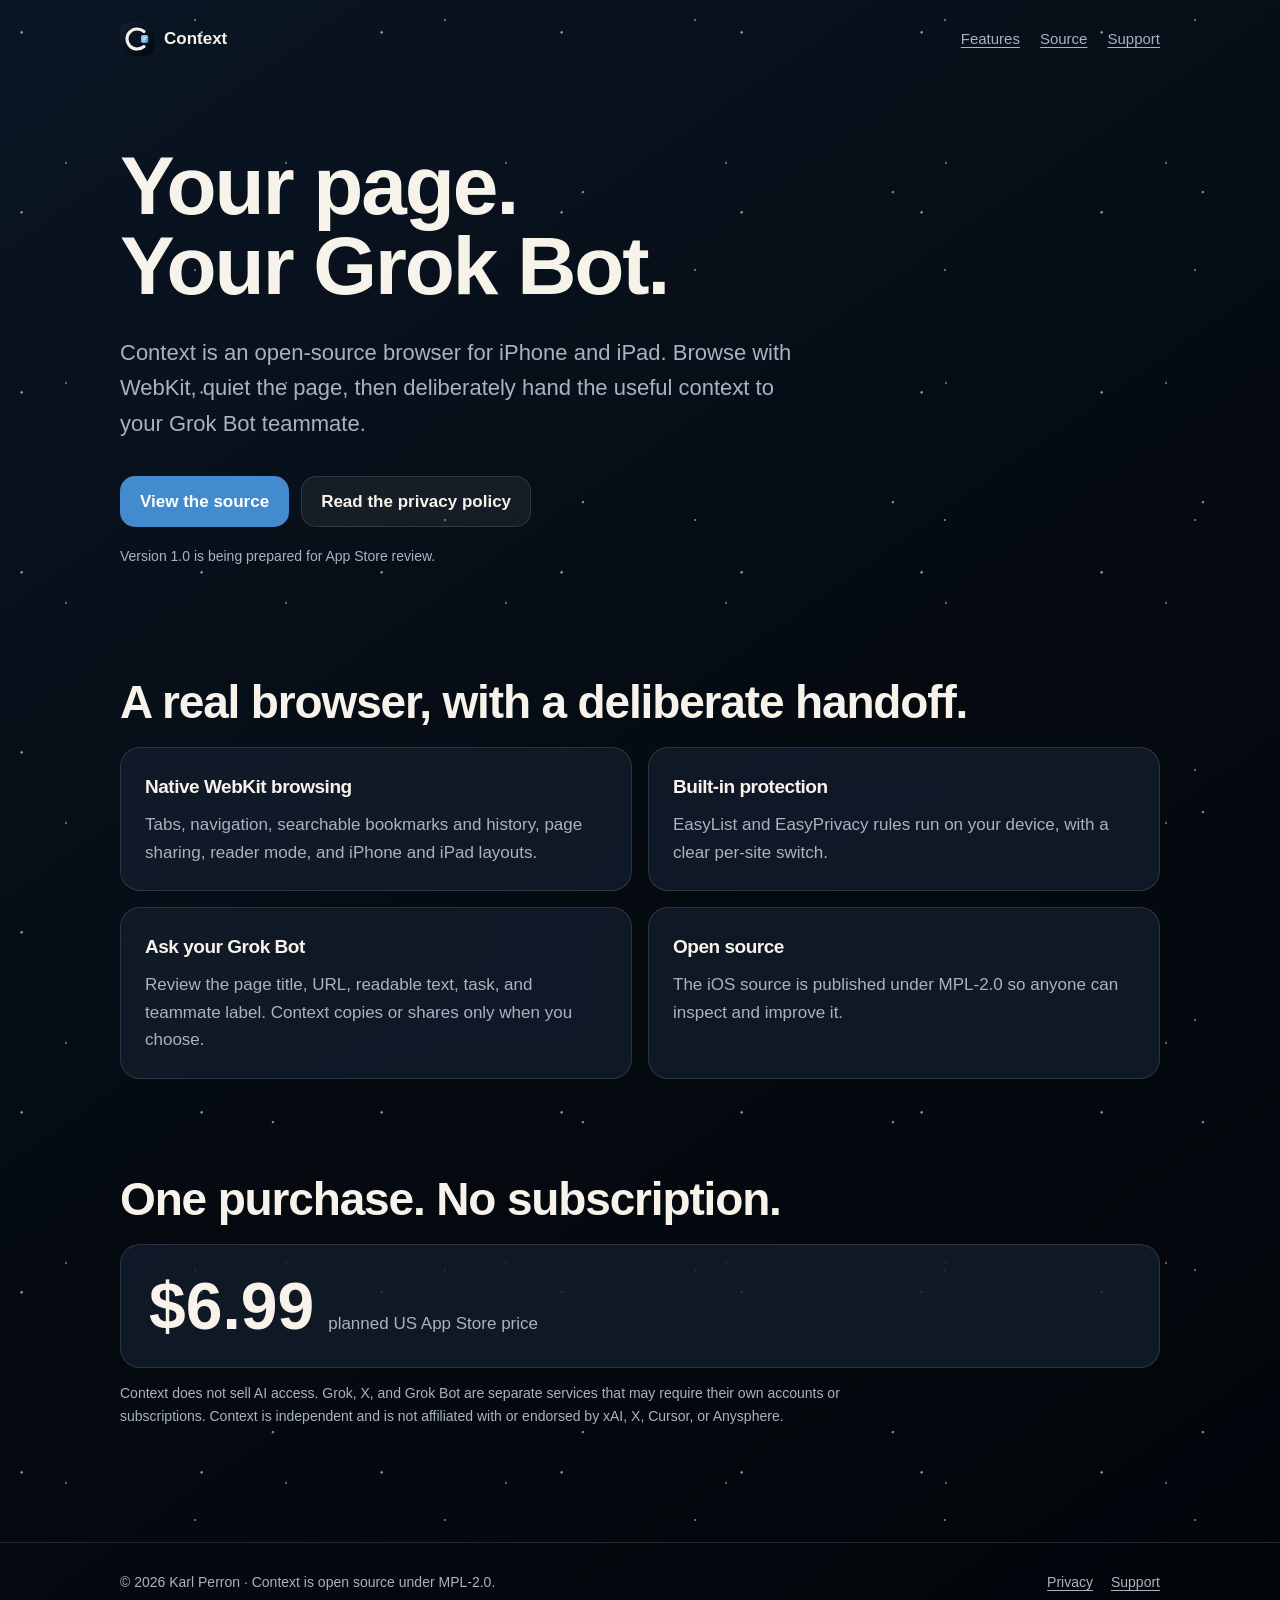
==== site/index.html @ 9dd50430 "feat: prepare Context 1.0 Signed-off-by: Karl <1608748+perron@users.noreply.github.com>" ====
<!doctype html>
<html lang="en">
<head>
  <meta charset="utf-8">
  <meta name="viewport" content="width=device-width, initial-scale=1">
  <meta name="description" content="Context is a private, open-source, Grok-first browser for iPhone and iPad.">
  <title>Context Browser</title>
  <link rel="icon" href="context-mark.svg" type="image/svg+xml">
  <link rel="stylesheet" href="styles.css">
</head>
<body>
  <nav class="wrap" aria-label="Primary">
    <a class="brand" href="./"><img src="context-mark.svg" alt="">Context</a>
    <div class="links">
      <a href="#features">Features</a>
      <a href="https://github.com/perron/context">Source</a>
      <a href="support/">Support</a>
    </div>
  </nav>

  <main class="wrap">
    <div class="hero">
      <h1>Your page.<br>Your Grok Bot.</h1>
      <p class="lede">Context is an open-source browser for iPhone and iPad. Browse with WebKit, quiet the page, then deliberately hand the useful context to your Grok Bot teammate.</p>
      <div class="actions">
        <a class="button" href="https://github.com/perron/context">View the source</a>
        <a class="button secondary" href="privacy/">Read the privacy policy</a>
      </div>
      <p class="status">Version 1.0 is being prepared for App Store review.</p>
    </div>

    <section id="features">
      <h2>A real browser, with a deliberate handoff.</h2>
      <div class="feature-list">
        <div class="feature"><h3>Native WebKit browsing</h3><p>Tabs, navigation, searchable bookmarks and history, page sharing, reader mode, and iPhone and iPad layouts.</p></div>
        <div class="feature"><h3>Built-in protection</h3><p>EasyList and EasyPrivacy rules run on your device, with a clear per-site switch.</p></div>
        <div class="feature"><h3>Ask your Grok Bot</h3><p>Review the page title, URL, readable text, task, and teammate label. Context copies or shares only when you choose.</p></div>
        <div class="feature"><h3>Open source</h3><p>The iOS source is published under MPL-2.0 so anyone can inspect and improve it.</p></div>
      </div>
    </section>

    <section>
      <h2>One purchase. No subscription.</h2>
      <div class="price"><strong>$6.99</strong><span>planned US App Store price</span></div>
      <p class="fine">Context does not sell AI access. Grok, X, and Grok Bot are separate services that may require their own accounts or subscriptions. Context is independent and is not affiliated with or endorsed by xAI, X, Cursor, or Anysphere.</p>
    </section>
  </main>

  <footer>
    <div class="wrap">
      <span>© 2026 Karl Perron · Context is open source under MPL-2.0.</span>
      <span class="legal"><a href="privacy/">Privacy</a><a href="support/">Support</a></span>
    </div>
  </footer>
</body>
</html>
---- site/styles.css ----
:root {
  color-scheme: dark;
  --night: #050a11;
  --night-raised: #111822;
  --card: rgba(19, 29, 43, 0.82);
  --text: #f7f3ea;
  --muted: #a9b3c0;
  --line: rgba(255, 255, 255, 0.12);
  --accent: #70b3f0;
  --accent-strong: #438bcf;
}

* { box-sizing: border-box; }
html { scroll-behavior: smooth; }
body {
  min-height: 100vh;
  margin: 0;
  background:
    radial-gradient(circle at 12% 18%, rgba(255,255,255,.55) 0 1px, transparent 1.5px),
    radial-gradient(circle at 78% 8%, rgba(255,255,255,.4) 0 1px, transparent 1.5px),
    radial-gradient(circle at 30% 74%, rgba(255,255,255,.35) 0 1px, transparent 1.5px),
    radial-gradient(circle at 88% 62%, rgba(255,255,255,.5) 0 1px, transparent 1.5px),
    linear-gradient(145deg, #0a1624 0%, var(--night) 54%, #02060b 100%);
  background-size: 180px 180px, 250px 250px, 220px 220px, 310px 310px, auto;
  color: var(--text);
  font: 17px/1.62 -apple-system, BlinkMacSystemFont, "SF Pro Text", "Helvetica Neue", sans-serif;
  -webkit-font-smoothing: antialiased;
}

a { color: inherit; text-underline-offset: .2em; }
a:focus-visible, button:focus-visible { outline: 3px solid var(--accent); outline-offset: 4px; }
.wrap { width: min(100% - 40px, 1040px); margin-inline: auto; }
.narrow { width: min(100% - 40px, 760px); margin-inline: auto; }
nav { display: flex; align-items: center; gap: 22px; padding-block: 22px; }
.brand { display: inline-flex; align-items: center; gap: 10px; font-weight: 760; text-decoration: none; }
.brand img { width: 34px; height: 34px; border-radius: 9px; }
.links { display: flex; gap: 20px; margin-left: auto; font-size: 15px; color: var(--muted); }
main { padding-block: 68px 100px; }
.hero { max-width: 820px; }
h1, h2, h3 { letter-spacing: -.025em; text-wrap: balance; }
h1 { margin: 0; font-size: clamp(46px, 8vw, 82px); line-height: .98; font-weight: 760; }
h2 { margin: 0 0 20px; font-size: clamp(30px, 5vw, 46px); line-height: 1.08; }
h3 { margin: 0 0 8px; font-size: 19px; }
.lede { max-width: 700px; margin: 28px 0 0; color: var(--muted); font-size: clamp(18px, 2.5vw, 22px); }
.actions { display: flex; flex-wrap: wrap; gap: 12px; margin-top: 34px; }
.button {
  display: inline-flex;
  align-items: center;
  min-height: 50px;
  padding: 11px 19px;
  border: 1px solid transparent;
  border-radius: 15px;
  background: var(--accent-strong);
  color: white;
  font-weight: 680;
  text-decoration: none;
}
.button.secondary { background: rgba(255,255,255,.06); border-color: var(--line); color: var(--text); }
.status { margin-top: 18px; color: var(--muted); font-size: 14px; }
section { padding-top: 96px; }
.feature-list { display: grid; grid-template-columns: repeat(2, 1fr); gap: 16px; }
.feature { padding: 24px; border: 1px solid var(--line); border-radius: 20px; background: var(--card); backdrop-filter: blur(18px); }
.feature p { margin: 0; color: var(--muted); }
.price { display: flex; align-items: baseline; gap: 14px; padding: 28px; border: 1px solid var(--line); border-radius: 20px; background: var(--card); }
.price strong { font-size: clamp(42px, 7vw, 66px); line-height: 1; }
.price span, .fine, .updated { color: var(--muted); }
.fine { max-width: 720px; font-size: 14px; }
.article h1 { font-size: clamp(42px, 8vw, 64px); line-height: 1.02; }
.article h2 { margin: 48px 0 10px; font-size: 28px; }
.article p, .article li { max-width: 70ch; }
.article li + li { margin-top: 10px; }
footer { padding-block: 28px; border-top: 1px solid var(--line); color: var(--muted); font-size: 14px; }
footer .wrap, footer.narrow { display: flex; flex-wrap: wrap; gap: 16px 24px; }
footer .legal { margin-left: auto; display: flex; gap: 18px; }

@media (max-width: 650px) {
  main { padding-top: 44px; }
  .links a:first-child { display: none; }
  .feature-list { grid-template-columns: 1fr; }
  footer .legal { margin-left: 0; }
}
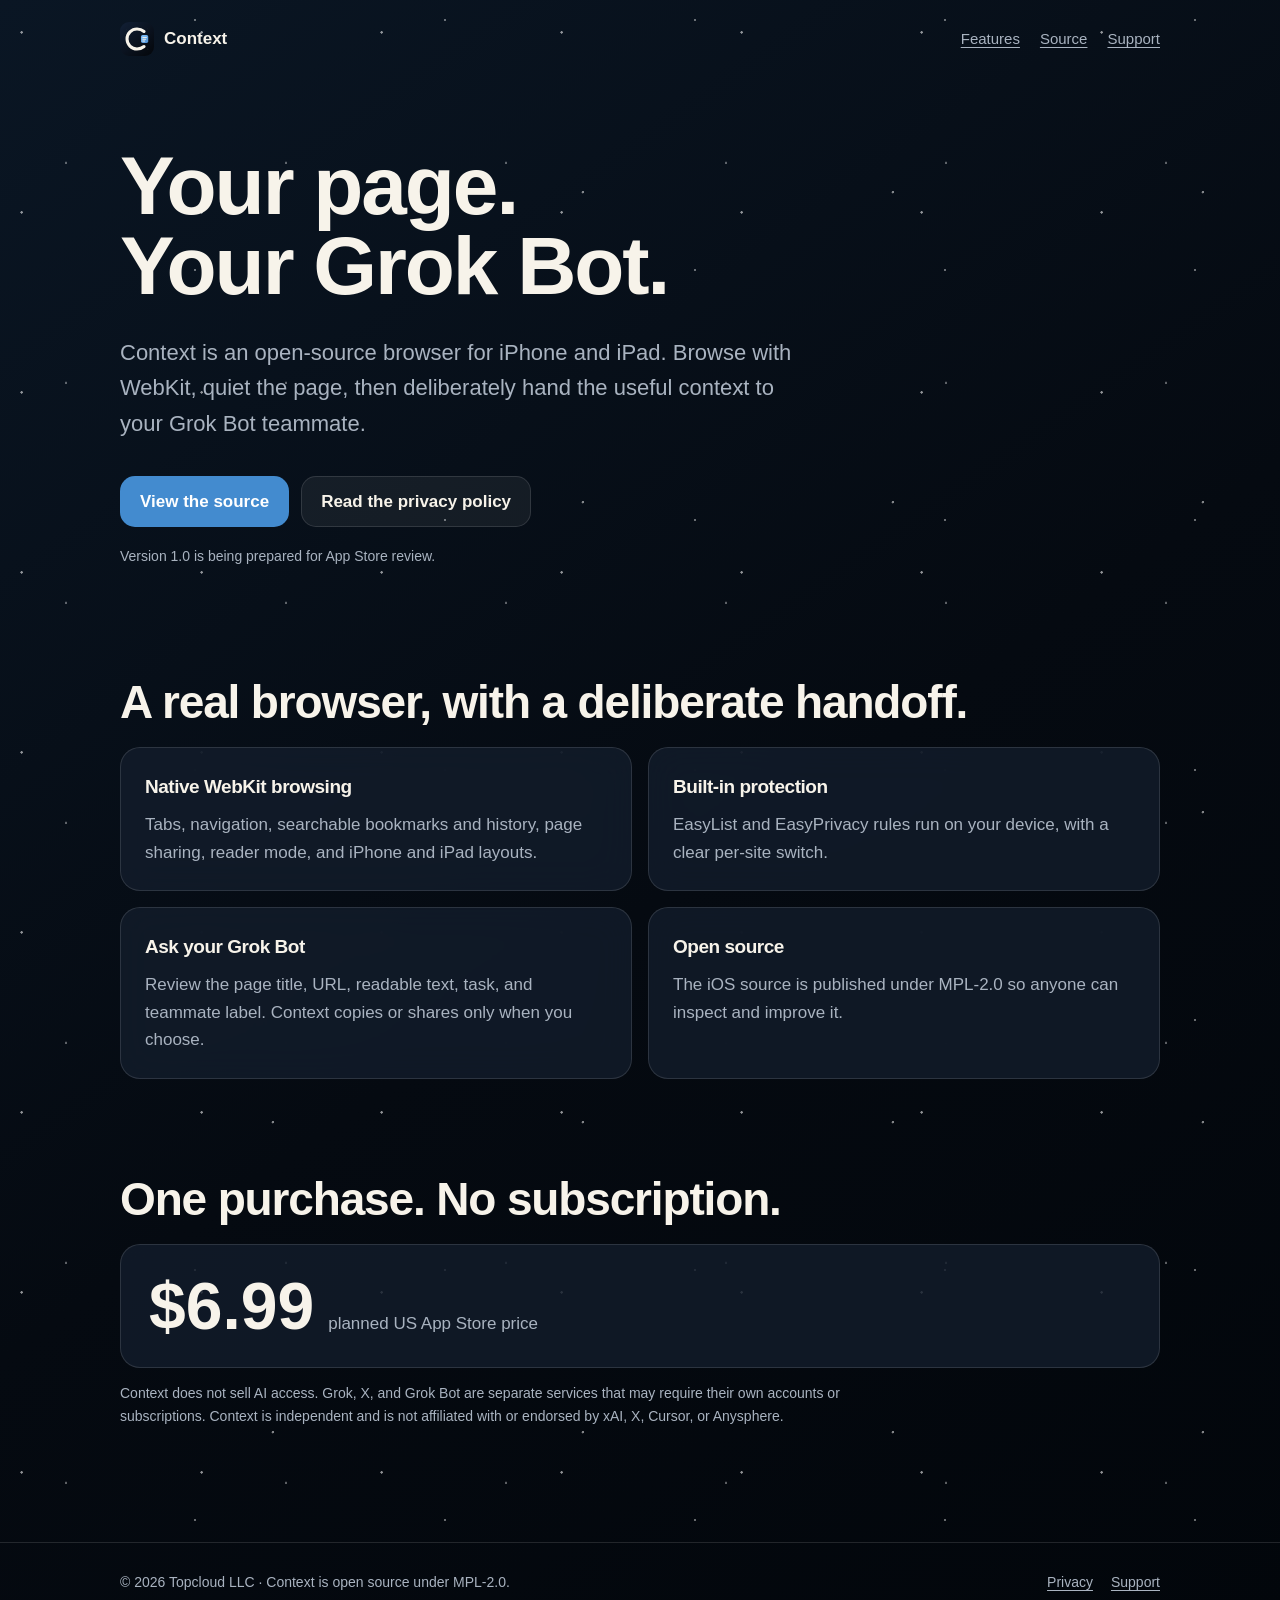
==== commit a97ab087: "feat: prepare Topcloud launch and collapsible iPad tabs" ====
--- a/site/index.html
+++ b/site/index.html
@@ -48,7 +48,7 @@
 
   <footer>
     <div class="wrap">
-      <span>© 2026 Karl Perron · Context is open source under MPL-2.0.</span>
+      <span>© 2026 Topcloud LLC · Context is open source under MPL-2.0.</span>
       <span class="legal"><a href="privacy/">Privacy</a><a href="support/">Support</a></span>
     </div>
   </footer>
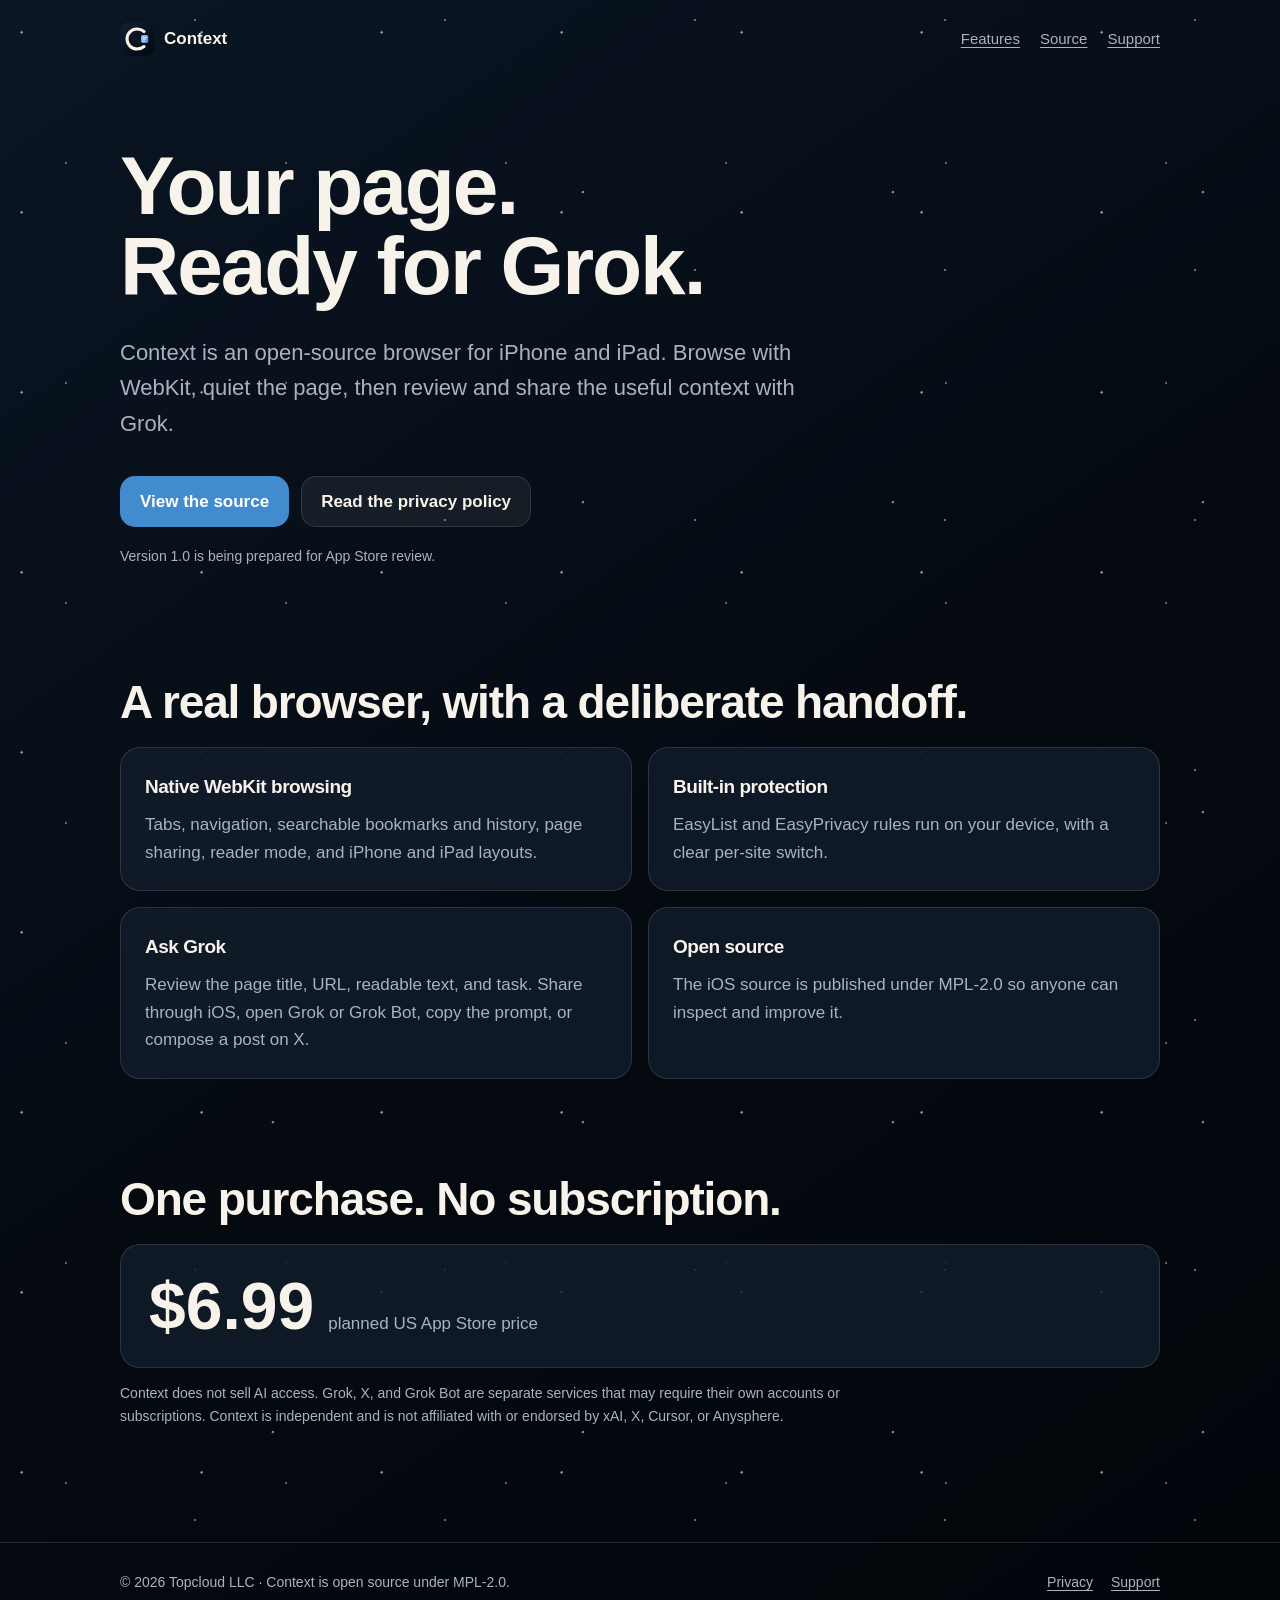
==== commit 2ce3b3fa: "feat: redesign Ask Grok sharing" ====
--- a/site/index.html
+++ b/site/index.html
@@ -20,8 +20,8 @@
 
   <main class="wrap">
     <div class="hero">
-      <h1>Your page.<br>Your Grok Bot.</h1>
-      <p class="lede">Context is an open-source browser for iPhone and iPad. Browse with WebKit, quiet the page, then deliberately hand the useful context to your Grok Bot teammate.</p>
+      <h1>Your page.<br>Ready for Grok.</h1>
+      <p class="lede">Context is an open-source browser for iPhone and iPad. Browse with WebKit, quiet the page, then review and share the useful context with Grok.</p>
       <div class="actions">
         <a class="button" href="https://github.com/perron/context">View the source</a>
         <a class="button secondary" href="privacy/">Read the privacy policy</a>
@@ -34,7 +34,7 @@
       <div class="feature-list">
         <div class="feature"><h3>Native WebKit browsing</h3><p>Tabs, navigation, searchable bookmarks and history, page sharing, reader mode, and iPhone and iPad layouts.</p></div>
         <div class="feature"><h3>Built-in protection</h3><p>EasyList and EasyPrivacy rules run on your device, with a clear per-site switch.</p></div>
-        <div class="feature"><h3>Ask your Grok Bot</h3><p>Review the page title, URL, readable text, task, and teammate label. Context copies or shares only when you choose.</p></div>
+        <div class="feature"><h3>Ask Grok</h3><p>Review the page title, URL, readable text, and task. Share through iOS, open Grok or Grok Bot, copy the prompt, or compose a post on X.</p></div>
         <div class="feature"><h3>Open source</h3><p>The iOS source is published under MPL-2.0 so anyone can inspect and improve it.</p></div>
       </div>
     </section>
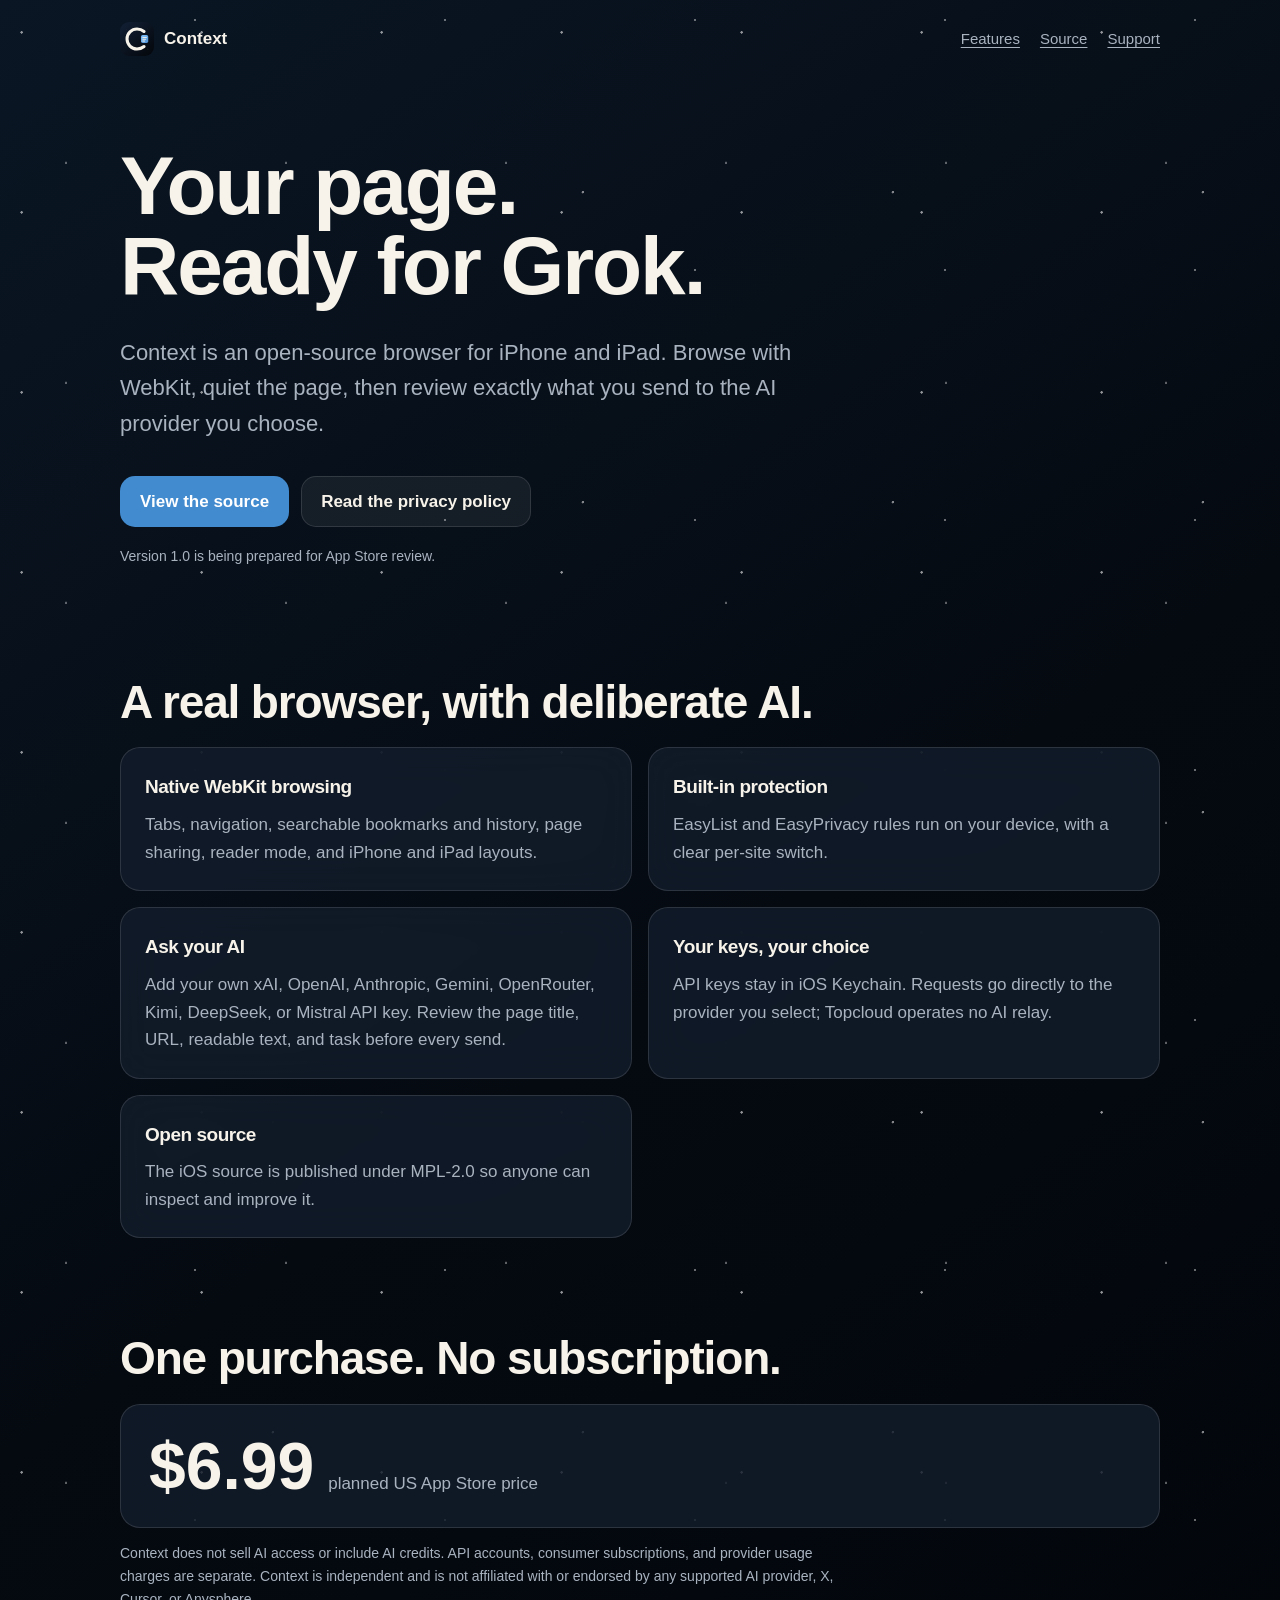
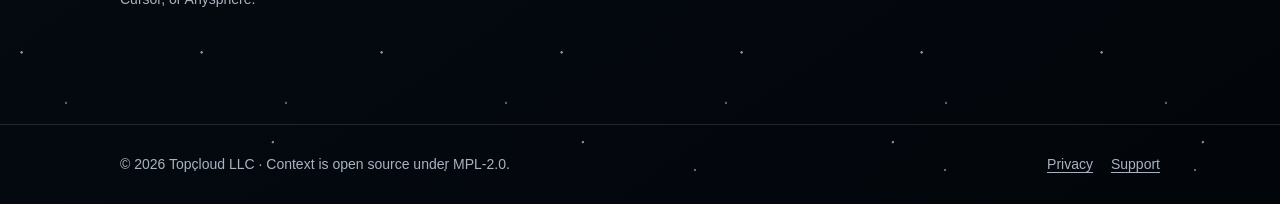
==== commit 98105265: "chore: prepare App Store submission materials" ====
--- a/site/index.html
+++ b/site/index.html
@@ -3,7 +3,7 @@
 <head>
   <meta charset="utf-8">
   <meta name="viewport" content="width=device-width, initial-scale=1">
-  <meta name="description" content="Context is a private, open-source, Grok-first browser for iPhone and iPad.">
+  <meta name="description" content="Context is an open-source AI browser for iPhone and iPad with on-device protection and bring-your-own provider keys.">
   <title>Context Browser</title>
   <link rel="icon" href="context-mark.svg" type="image/svg+xml">
   <link rel="stylesheet" href="styles.css">
@@ -21,7 +21,7 @@
   <main class="wrap">
     <div class="hero">
       <h1>Your page.<br>Ready for Grok.</h1>
-      <p class="lede">Context is an open-source browser for iPhone and iPad. Browse with WebKit, quiet the page, then review and share the useful context with Grok.</p>
+      <p class="lede">Context is an open-source browser for iPhone and iPad. Browse with WebKit, quiet the page, then review exactly what you send to the AI provider you choose.</p>
       <div class="actions">
         <a class="button" href="https://github.com/perron/context">View the source</a>
         <a class="button secondary" href="privacy/">Read the privacy policy</a>
@@ -30,11 +30,12 @@
     </div>
 
     <section id="features">
-      <h2>A real browser, with a deliberate handoff.</h2>
+      <h2>A real browser, with deliberate AI.</h2>
       <div class="feature-list">
         <div class="feature"><h3>Native WebKit browsing</h3><p>Tabs, navigation, searchable bookmarks and history, page sharing, reader mode, and iPhone and iPad layouts.</p></div>
         <div class="feature"><h3>Built-in protection</h3><p>EasyList and EasyPrivacy rules run on your device, with a clear per-site switch.</p></div>
-        <div class="feature"><h3>Ask Grok</h3><p>Review the page title, URL, readable text, and task. Share through iOS, open Grok or Grok Bot, copy the prompt, or compose a post on X.</p></div>
+        <div class="feature"><h3>Ask your AI</h3><p>Add your own xAI, OpenAI, Anthropic, Gemini, OpenRouter, Kimi, DeepSeek, or Mistral API key. Review the page title, URL, readable text, and task before every send.</p></div>
+        <div class="feature"><h3>Your keys, your choice</h3><p>API keys stay in iOS Keychain. Requests go directly to the provider you select; Topcloud operates no AI relay.</p></div>
         <div class="feature"><h3>Open source</h3><p>The iOS source is published under MPL-2.0 so anyone can inspect and improve it.</p></div>
       </div>
     </section>
@@ -42,7 +43,7 @@
     <section>
       <h2>One purchase. No subscription.</h2>
       <div class="price"><strong>$6.99</strong><span>planned US App Store price</span></div>
-      <p class="fine">Context does not sell AI access. Grok, X, and Grok Bot are separate services that may require their own accounts or subscriptions. Context is independent and is not affiliated with or endorsed by xAI, X, Cursor, or Anysphere.</p>
+      <p class="fine">Context does not sell AI access or include AI credits. API accounts, consumer subscriptions, and provider usage charges are separate. Context is independent and is not affiliated with or endorsed by any supported AI provider, X, Cursor, or Anysphere.</p>
     </section>
   </main>
 
